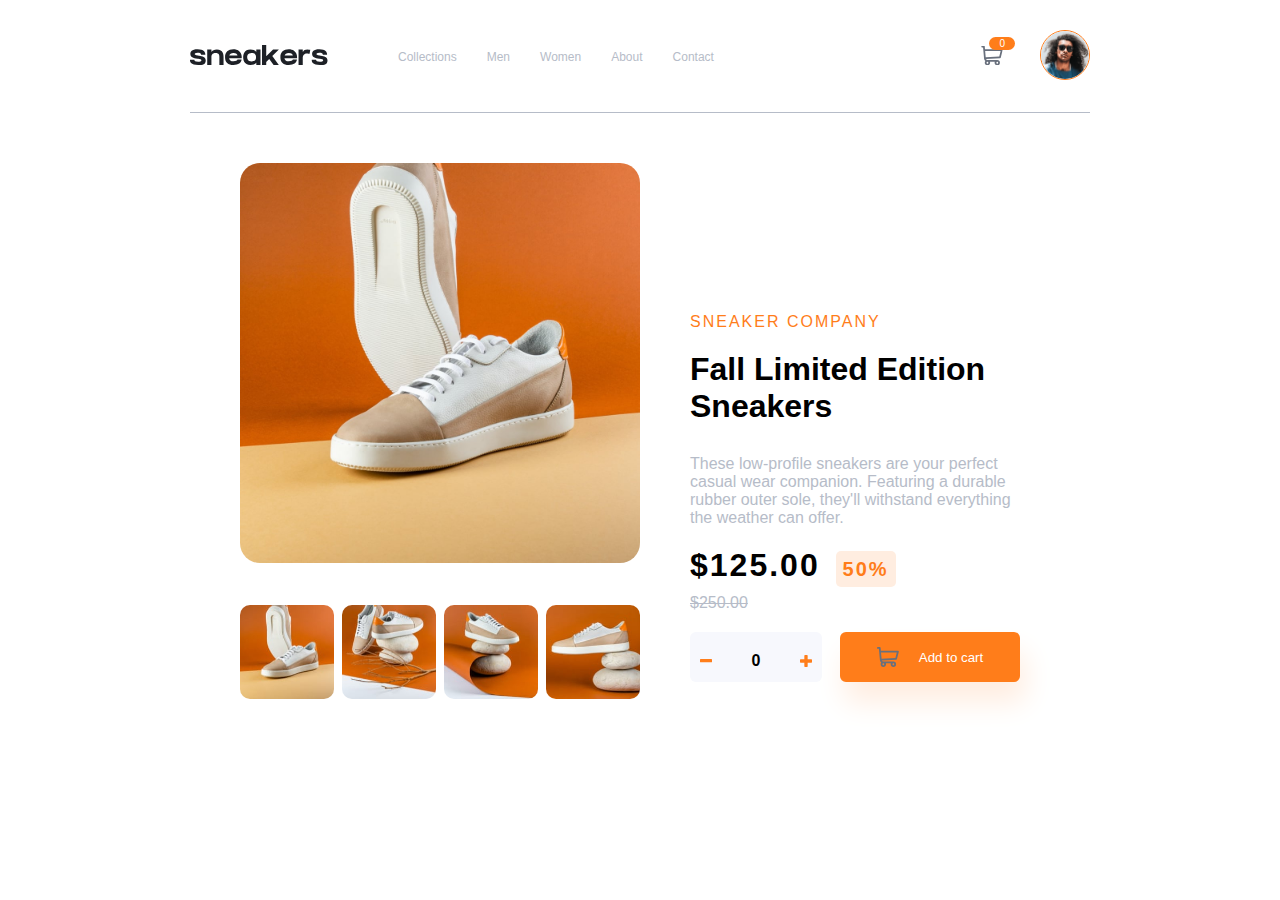
==== index.html @ 1cd2499b "new changes" ====
<!DOCTYPE html>
<html lang="en">
<head>
  <meta charset="UTF-8">
  <meta name="viewport" content="width=device-width, initial-scale=1.0"> <!-- displays site properly based on user's device -->

  <link rel="stylesheet" href="./css/main.css">
  <link rel="stylesheet" href="./css/lightbox.min.css">
  
  <title>E-commerce product page</title>

</head>
<body>
  <header>
    <div class="container">
      <div class="logo"><a href="index.html"><img src="./images/logo.svg" alt="image of the company logo"/></a></div>
      <div class="nav">
        <ul class="list_selection">
          <li><a class="active anchor" href="collections.html">Collections</a></li>
          <li><a class="anchor" href="men.html">Men</a></li>
          <li><a class="anchor" href="women.html">Women</a></li>
          <li><a class="anchor" href="about.html">About</a></li>
          <li><a class="anchor" href="">Contact</a></li>
        </ul>

        <!-- right side nav -->
        <div class="right_nav">
          <div class="cartt">
            <img src="./images/icon-cart.svg" id="cart_click" class="cart_img" onclick="clickable()" alt="image of a shopping cart"/>
            <span id="add_cart_counter">0</span>
              <!-- drop down menu for cart starts here -->
              <div id="cart_dropping" class="drop_down_cart">  <!--a div to encapsulate and use the flexbox attributes-->
                <div class="header_div">       <!--a header div to hold just the writeup for cart-->
                  Cart
                </div>
                <div class="body_div">
                    <img src="./images/image-product-1-thumbnail.jpg" id="thumbnail_drop_down" alt="image of sneakers">
                    <div>
                      <p class="drop_down_writeUp">Fall Limited Edition Sneakers</p>
                      <p class="drop_down_writeUp">$125.00 x <span id="numberOfItems">3</span><b>$375.00</b></p>
                    </div>
                    <img src="./images/icon-delete.svg"  id="trash" alt="image of a trash can">
                </div>
                  <button id="checkout">Checkout</button>
              </div>
          </div>
          <div class="img_div">
            <img src="./images/image-avatar.png" alt="image of user" id="avatar_img" onclick="avatar_click()">

            <!-- AVATAR DROP DOWN STARTS HERE -->
            <div class="avatar_drop_down">
              <div class="user_name">
                <p>Hi! <span id="your_name">HENRY</span></p>
              </div>
              <ul class="listing">
                <li id="accountOpen" onclick="myAccount()"><span><img src="./images/icons8-user-48.png" class="user_img" alt="icon of a user"></span>My Account</li>
                <li><span><img src="./images/icons8-successful-delivery-100.png" class="user_img" alt=""></span>Orders</li>
                <li><span><img src="./images/icons8-love-24.png" alt=""></span>Saved Items</li>
              </ul>
              <div class="logout">
                <a href="#"><p>LOGOUT</p></a>
              </div>
            </div>
          </div>
        </div>
      </div>
    </div>
  </header>

  <!-- hero section begins -->

  <main>
    <div class="hero_section">
      <div class="left_hero">
        <img src="./images/image-product-1.jpg" class="sneake_img" alt="image of a sneaker"/>
        <div class="small_images">
          <a href="./images/image-product-1.jpg" data-lightbox="mygallery"><img src="./images/image-product-1-thumbnail.jpg"></a>
          <a href="./images/image-product-2.jpg" data-lightbox="mygallery"><img src="./images/image-product-2-thumbnail.jpg"></a>
          <a href="./images/image-product-3.jpg" data-lightbox="mygallery"><img src="./images/image-product-3-thumbnail.jpg"></a>
          <a href="./images/image-product-4.jpg" data-lightbox="mygallery"><img src="./images/image-product-4-thumbnail.jpg"></a>
        </div>
      </div>
  
      <div class="right_hero">
        <span id="sneak">SNEAKER COMPANY</span>
        <h1>Fall Limited Edition Sneakers</h1>
        <p>These low-profile sneakers are your perfect casual wear companion. Featuring a durable rubber outer sole, they'll withstand everything the weather can offer.</p>
        <div class="cost">
          <h2>$125.00 <span>50%</span></h2> 
          <p id="strike">$250.00</p>
        </div>
  
        <div class="add_cart">
          <div class="increment-decrement">
            <div class="flexbox_div">
              <img src="./images/icon-minus.svg" id="sub" alt="subtraction sign" onclick="decrement()">
              <h4 id="count_el">0</h4>
              <img src="./images/icon-plus.svg" id="add" alt="addition sign" onclick="increment()">
            </div>
          </div>
          <button class="cart_btn" id="btn-cart" onclick="addCart()">
            <img src="./images/icon-cart.svg"  id="cart" alt="cart avatar">
            Add to cart
          </button>
        </div>
  
      </div>
    </div>

    <!-- THIS ENTIRE STRUCTURE HANDLES THE USER ACCOUNT INFORMATION -->
    <div class="acct_overview">
      <div class="acct_name">
        <h4 id="overview">Account Overview</h4>
        <img src="./images/icon-close.svg" alt="">
      </div>
      <div class="acct_body">
        <div class="acct_left">
          <div class="acct_left_top">
            <h4 id="acct_details">ACCOUNT DETAILS</h4>
            <p id="email_name">
              Henry Edet<br> 
              penieledet@icloud.com
            </p>
          </div>
          <div class="acct_left_bottom">
            <h4 id="credit_section">SNEAKERS STORE CREDIT</h4>
            <div class="credit_Card_info">
              <img src="./images/icons8-user-48.png"  id="credit_img" alt="">
            </div>
          </div>
        </div>
        <div class="acct_right">
          <div class="acct_right_top">
            <div class="address_header">
              <h4 id="address_book">ADDRESS BOOK</h4>
              <img src="./images/icons8-love-24 (1).png" id="edit_img" alt="">
            </div>
            <div class="address_body_top">
              <address>
                <h3>Your default shipping address:</h3>
                <p>Henry Edet</p>
                <p>near east university, boulevard</p>
                <p>Nigeria Cyprus</p>
                <p>+2348165540630</p>
              </address>
            </div>
          </div>
          <div class="address_body_bottom">
            <div class="addressBottom_header">
              <h4 id="newsletter">NEWSLETTER PREFERENCES</h4>
            </div>
            <div class="addressBottom_body">
              <p id="warning">
                You are currently not subscribed to any of our newsletters.<br>
                <a href="#" id="edit_news"><p>EDIT NEWSLETTER PREFERENCES</p></a>
              </p>
            </div>
          </div>
        </div>
      </div>
    </div>
    <!-- THE STRUCTURE ENDS HERE -->
  </main>
  
  <script src="./js/main.js"></script>
  <script src="./js/lightbox-plus-jquery.min.js"></script>
</body>
</html>
---- css/main.css ----
@import url(https://fonts.googleapis.com/css?family=Kumbh+Sans:100,200,300,regular,500,600,700,800,900);
@import url(https://fonts.googleapis.com/css?family=Tillana:regular,500,600,700,800);
:root{
    --very-dark-blue: hsl(220, 13%, 13%);
    --dark-grayish-blue: hsl(219, 9%, 45%);
    --grayish-blue: hsl(220, 14%, 75%);
    --light-grayish-blue: hsl(223, 64%, 98%);
    --white: hsl(0, 0%, 100%);
    --black: hsl(0, 0%, 0%);

    --Orange: hsl(26, 100%, 55%);
    --pale-orange: hsl(25, 100%, 94%);
}

@media (prefers-reduced-motion: reduce){
    *,
    *::before,
    *::after{
        animation-duration: 0.01ms !important;
        animation-iteration-count: 1 !important;
        transition-duration: 0.01ms !important;
        scroll-behavior: auto !important;
    }
}

*,
*::before,
*::after{
    margin: 0;
    padding: 0;
    box-sizing: border-box;
    text-decoration: none;
    list-style: none;
    outline: none;
}


html{
    font-size: 62.5%;
    font-family: "kumbh", sans-serif;
}

body{
    /* border: 1px solid pink; */
    position: relative;
    background-size: cover;
    background-repeat: no-repeat;
    overflow-x: hidden;
    min-height: 100vh;
    padding: 0rem 19rem 0rem 19rem;
}

.container{
    border-bottom: 1px solid var(--grayish-blue);
    /* border: 1px solid pink; */
    display: flex;
    gap: 7rem;
}

/* this class controls both the list and avatar so i can manipulate the flexbox attributes */
.nav{
    /* border: 1px solid pink; */
    padding-top: 3rem;
    padding-bottom: 3rem;
    flex-grow: 1;
    display: flex;
    gap: 20rem;
    justify-content: space-between;
}

.logo{
    /* border: 2px solid salmon; */
    align-self: center;
}

/* avatar class control the two icons on the far right end of the page */
.right_nav{
    /* border: 1px solid salmon; */
    display: flex;
    width: 100%;
    gap: 4.2rem;
    justify-content: end;
    align-items: center;
}

/* this was added to control the cart avatar */
.cart_img{
    /* border: 1px solid green; */
    transform: scale(1.8);
    position: relative;
    cursor: pointer;
    width: 1.2rem;
}

#avatar_img{
    border-radius: 50%;
    border: 1px solid var(--Orange);
    width: 50px;
    cursor: pointer;
}

#add_cart_counter{
    right: 26.5rem;
    padding: 1px 10px;
    border-radius: 15px;
    background-color: var(--Orange);
    color: var(--white);
    font-size: 1rem;
    position: absolute;
    top: 37px;
}

.list_selection{
    /* border: 1px solid gold; */
    cursor: pointer;
    display: flex;
    font-size: 16px;
    gap: 3rem;
    justify-content: flex-start;
    align-items: center;
}

.list_selection li a{ 
    color: var(--grayish-blue);
    font-size: 1.2rem;
}

.list_selection li a:hover{ 
    color: var(--black);
}

.anchor {
    /* border: 1px solid purple; */
    position: relative;
    text-decoration: none;
    
}

.anchor::before {
    content: "";
    position: absolute;
    width: 100%;
    height: 4px;
    /* border-radius: 4px; */
    background-color: var(--Orange);
    top: 5.9rem;
    bottom: 0;
    left: 0;
    transform-origin: right;
    transform: scaleX(0);
    transition: transform .3s ease-in-out;
}

.anchor:hover::before {
    /* display: flex; */
    transform-origin: left;
    transform: scaleX(1);
}

/* hero section starting */

main{
    padding: 5rem;
}

.hero_section{
    /* border: 2px solid red; */
    display: flex;
}

.left_hero{
    /* border: 1px solid green; */
    width: 50%;
}

.right_hero{
    display: flex !important;
    flex-direction: column;
    gap: 2rem;
    /* border: 1px solid purple; */
    width: 50%;
    padding: 15rem 2rem 0 5rem;
    font-size: 16px;
}

.sneake_img{
    width: 100%;
    border-radius: 2rem;
}

span{
    color: var(--Orange);
}

#sneak{
    letter-spacing: .2rem;
}

p{
    color: var(--grayish-blue);
}

h1{
    padding-bottom: 1rem;
}

h2 span{
    margin-left: .5rem;
    background-color: var(--pale-orange);
    border-radius: 5px;
    padding: 7px;
    font-size: 2rem;
}

h2{
    font-size: 3.2rem;
    letter-spacing: .2rem;
}

.cost{
    display: flex;
    flex-direction: column;
    gap: 1rem;
    position: relative;
}

#strike{
    text-decoration: line-through;
}

.add_cart{
    display: flex;
    /* border: 1px solid red; */
    justify-content: space-between;
    height: 5rem;
}

.increment-decrement{
    background-color: var(--light-grayish-blue);
    padding: 2rem 1rem 2rem 1rem;
    width: 40%;
    border-radius: 6px;
}

.flexbox_div{
    display: flex;
    align-items: center;
    justify-content: space-between;
}

.cart_btn{
    cursor: pointer;
    display: flex;
    gap: 2rem;
    align-items: center;
    justify-content: center;
    width: 180px;
    background-color: var(--Orange);
    border-radius: 6px;
    color: var(--white);
    border: var(--Orange);
    box-shadow: var(--pale-orange)5px 20px 29px 0px;
}

.cart{
    color: var(--white);
}
.small_images{
    display: flex;
    justify-content: space-between;
    margin-top: 4rem;
}
.small_images img{
    cursor: pointer;
    width: 9.4rem;
    border-radius: 10px;
    transition: 1s;
}

.small_images img:hover{
    filter: grayscale(100%);
    transform: scale(1.1);
}

#sub{
    cursor: pointer;
}

#add{
    cursor: pointer;
}

/* starting from here is the dropdown for cart */
.drop_down_cart{
    font-size: 15px;
    position: absolute;
    border-radius: 15px;
    width: 38rem;
    height: 29rem;
    display: none;
    flex-direction: column;
    right: 10rem;
    top: 9rem;
    z-index: index 1;
    background-color: var(--white);
    box-shadow: var(--grayish-blue)5px 20px 29px -10px;
    opacity: 1;
    /* padding-bottom: 2rem; */
}

.header_div{
    font-weight: bold;
    letter-spacing: 1px;
    padding-top: 3.5rem;
    padding-left: 2rem;
    padding-bottom: 3.5rem;
    border-bottom: 1px solid var(--grayish-blue);
}

.body_div{
    display: flex;
    padding: 2rem 2rem;
    /* border: 1px solid red; */
}

#trash{
    width: 1.3rem;
    height: 1.5rem;
    margin-top: 25px;
    margin-left: 15px;
    cursor: pointer;
}

b{
    color: var(--black);
    padding-left: 10px;
}

#numberOfItems{
    color: var(--dark-grayish-blue);
}

.drop_down_writeUp{
    letter-spacing: .4px;
    line-height: 3rem;
    padding-left: 3rem;
}

#thumbnail_drop_down{
    width: 7rem;
    height: 7rem;
    border-radius: 7px;
}

#checkout{
    cursor: pointer;
    background-color: var(--Orange);
    font-size: 12px;
    color: var(--white);
    border: none;
    padding-top: 20px;
    padding-bottom: 20px;
    font-weight: bold;
    width: 90%;
    align-self: center;
    margin-bottom: 5px;
    border-radius: 9px;
}


/* drop down menu for the avatar, to control the logout and acct of user */
.avatar_drop_down{
    display: none;
    flex-direction: column;
    font-size: 15px;
    position: absolute;
    border-radius: 15px;
    width: 21rem;
    height: 28rem;
    right: 10rem;
    top: 9rem;
    z-index: index 1;
    background-color: var(--white);
    box-shadow: var(--grayish-blue)5px 20px 29px -10px;
    opacity: 1;
    align-items: center;
    justify-content: center;
    gap: 1rem;
}

.user_img{
    width: 25px;
    cursor: pointer;
}

.user_name{
    padding: 1rem 1rem;
}

.listing{
    display: flex;
    flex-direction: column;
    gap: 3rem;
    cursor: pointer;
}

.listing li{
    display: flex;
    gap: 1rem;
    align-items: center;
}

.logout{
    width: 100%;
    display: flex;
    justify-content: center;
    padding: 2rem 1rem;
    cursor: pointer;
}

#your_name{
    font-family: "Tillana", cursive;
    font-weight: 600;
}

/* THIS ENTIRE STRUCTURE HANDLES THE USER ACCOUNT INFORMATION */
.acct_overview{
    display: none;
    border: 1px solid var(--Orange);
    position: absolute;
    top: 11.3rem;
    border-radius: 10px;
    padding: 2rem 4rem;
    background-color: var(--pale-orange);
    width: 70.2%;
    height: 75%;
    z-index: 1;
}

#overview{
    padding: 1rem;
    font-size: medium;
    border-bottom: 1px solid var(--Orange);
}

.acct_body{
    /* border: 1px solid red; */
    display: flex;
    font-size: 16px;
    justify-content: space-between;
    padding: 3rem;
}

.acct_left{
    /* border: 1px solid var(--dark-grayish-blue); */
    display: flex;
    flex-direction: column;
    gap: 3rem;
    padding: .1rem 2rem;
    border-radius: 10px;
}

#acct_details{
    border-bottom: 1px solid var(--Orange);
    padding: 1rem 1rem;
}

#email_name{
    padding: 1rem 1rem;
    line-height: 2rem;
    letter-spacing: 1px;
}

.acct_left_top{
    border: 1px solid var(--dark-grayish-blue);
    border-radius: 7px;
    padding: 1rem 1rem;
    height: 22rem;
    width: 40rem;
}

.acct_left_bottom{
    border: 1px solid var(--dark-grayish-blue);
    border-radius: 7px;
    padding: 1rem 1rem;
    height: 22rem;
    width: 40rem;
}

#credit_section{
    border-bottom: 1px solid var(--Orange);
    padding: 1rem 1rem;
}

#credit_img{
    width: 35px;
    margin-left: 16.9rem;
}

.credit_Card_info{
    background-color: var(--light-grayish-blue);
    margin-top: 6rem;
}

.acct_right{
    display: flex;
    flex-direction: column;
    gap: 3rem;
    width: 48%;
    padding: .1rem 2rem;
    border-radius: 10px;
}

#edit_img{
    cursor: pointer;
}

.acct_right_top{
    border: 1px solid var(--dark-grayish-blue);
    border-radius: 7px;
    padding: 1rem 1rem;
    height: 22rem;
    width: 40rem;
}

.address_body_bottom{
    border: 1px solid var(--dark-grayish-blue);
    border-radius: 7px;
    padding: 1rem 1rem;
    height: 22rem;
    width: 40rem;
}

.address_header{
    border-bottom: 1px solid var(--Orange);
    padding: 1rem 1rem;
    display: flex;
    justify-content: space-between;
}

.address_body_top{
    padding: 1rem 1rem;
    letter-spacing: .6px;
    line-height: 3rem;
}

#newsletter{
    border-bottom: 1px solid var(--Orange);
    padding: 1rem 1rem;
}

#warning{
    padding: 1rem 1rem;
    line-height: 3rem;
    letter-spacing: 1px;
}

#edit_news{
    padding: 1rem 1rem;
    letter-spacing: 1px;
}
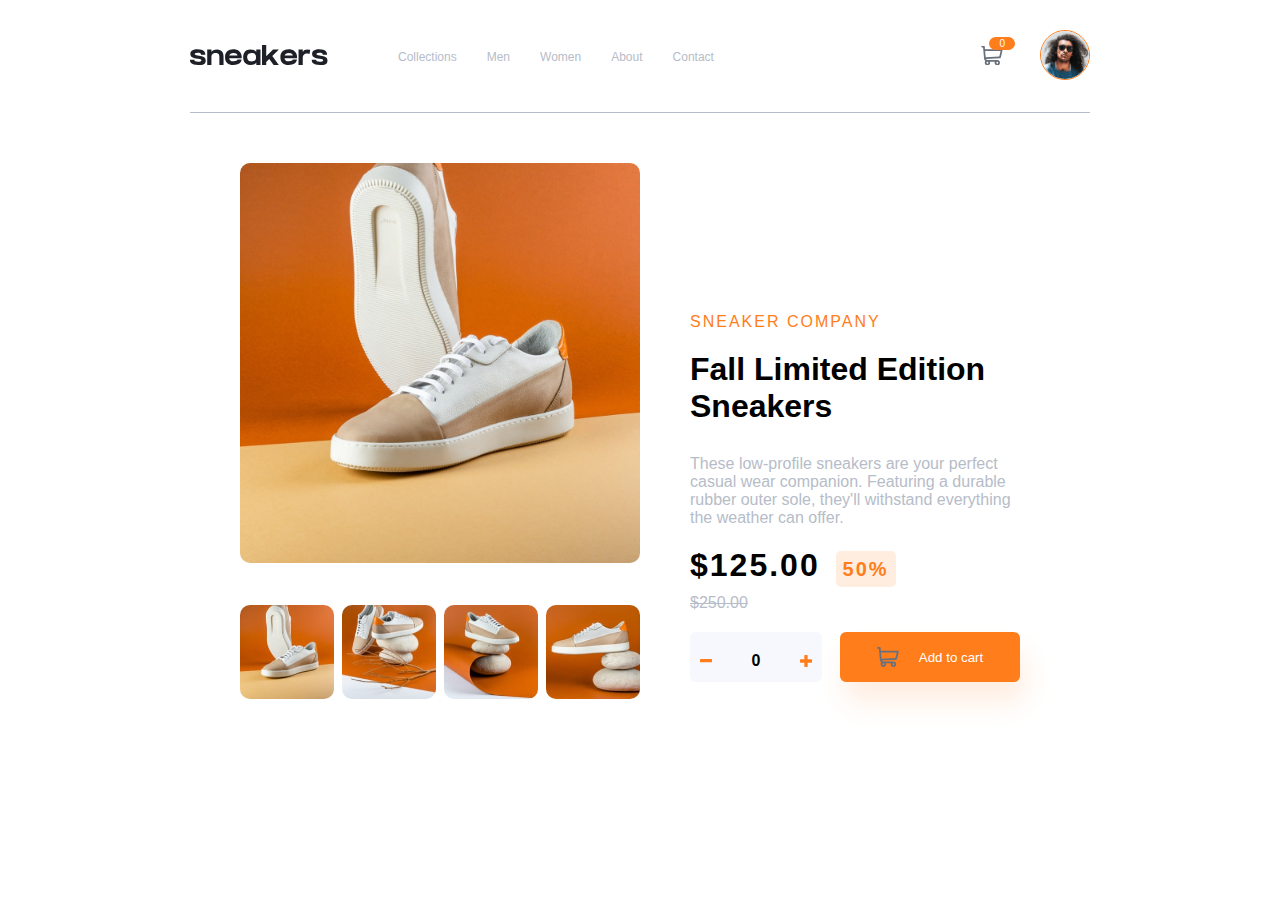
==== commit 63c90c6e: "new changes made to the large image at the hero section" ====
--- a/index.html
+++ b/index.html
@@ -72,7 +72,7 @@
   <main>
     <div class="hero_section">
       <div class="left_hero">
-        <img src="./images/image-product-1.jpg" class="sneake_img" alt="image of a sneaker"/>
+          <img src="./images/image-product-1.jpg" id="my-image" class="sneake_img" alt="image of a sneaker" loading="lazy"/>
         <div class="small_images">
           <a href="./images/image-product-1.jpg" data-lightbox="mygallery"><img src="./images/image-product-1-thumbnail.jpg"></a>
           <a href="./images/image-product-2.jpg" data-lightbox="mygallery"><img src="./images/image-product-2-thumbnail.jpg"></a>
@@ -108,10 +108,10 @@
     </div>
 
     <!-- THIS ENTIRE STRUCTURE HANDLES THE USER ACCOUNT INFORMATION -->
-    <div class="acct_overview">
+    <div class="acctOverview">
       <div class="acct_name">
         <h4 id="overview">Account Overview</h4>
-        <img src="./images/icon-close.svg" alt="">
+        <img src="./images/icon-close.svg" alt="" id="closeButton" class="closeUp">
       </div>
       <div class="acct_body">
         <div class="acct_left">
--- a/css/main.css
+++ b/css/main.css
@@ -161,11 +161,13 @@
 
 main{
     padding: 5rem;
+    /* border: 1px solid var(--Orange); */
 }
 
 .hero_section{
     /* border: 2px solid red; */
     display: flex;
+    /* margin: 0px -30px 0px -30px; */
 }
 
 .left_hero{
@@ -174,7 +176,7 @@
 }
 
 .right_hero{
-    display: flex !important;
+    display: flex;
     flex-direction: column;
     gap: 2rem;
     /* border: 1px solid purple; */
@@ -184,9 +186,18 @@
 }
 
 .sneake_img{
+    /* transition: transform .10s; */
     width: 100%;
-    border-radius: 2rem;
-}
+    border-radius: 10px;
+}
+
+/* .sneake_img:hover{
+    transform:scale(1);
+    z-index: 1;
+    position: absolute;
+    max-width: fit-content;
+    overflow: hidden;
+} */
 
 span{
     color: var(--Orange);
@@ -240,6 +251,9 @@
     padding: 2rem 1rem 2rem 1rem;
     width: 40%;
     border-radius: 6px;
+}
+.flex{
+    display: flex !important;
 }
 
 .flexbox_div{
@@ -424,9 +438,9 @@
 }
 
 /* THIS ENTIRE STRUCTURE HANDLES THE USER ACCOUNT INFORMATION */
-.acct_overview{
+.acctOverview{
     display: none;
-    border: 1px solid var(--Orange);
+    /* border: 1px solid var(--Orange); */
     position: absolute;
     top: 11.3rem;
     border-radius: 10px;
@@ -440,7 +454,6 @@
 #overview{
     padding: 1rem;
     font-size: medium;
-    border-bottom: 1px solid var(--Orange);
 }
 
 .acct_body{
@@ -558,4 +571,32 @@
 #edit_news{
     padding: 1rem 1rem;
     letter-spacing: 1px;
+}
+
+.acct_name{
+    border-bottom: 1px solid var(--Orange);
+    display: flex;
+    justify-content: space-between;
+    justify-items: center;
+}
+
+#closeButton{
+    width: 33px;
+    cursor: pointer;
+    transform: scale(.7);
+}
+
+/* ANOTHER STRUCTURE TO HANDLE THE BIG PICTURE POP UP THAT ENABLES USER TO SEE A CLEARER PICTURE OF THE PRODUCT */
+#my-image{
+    transition: 0.2s ease-in-out;
+    cursor: pointer;
+    z-index: 1;
+}
+
+#my-image.scale {
+    transform: scale(1.5);
+    cursor: pointer;
+    z-index: 2;
+    max-width: 100vw;
+    margin: 10rem 25rem;
 }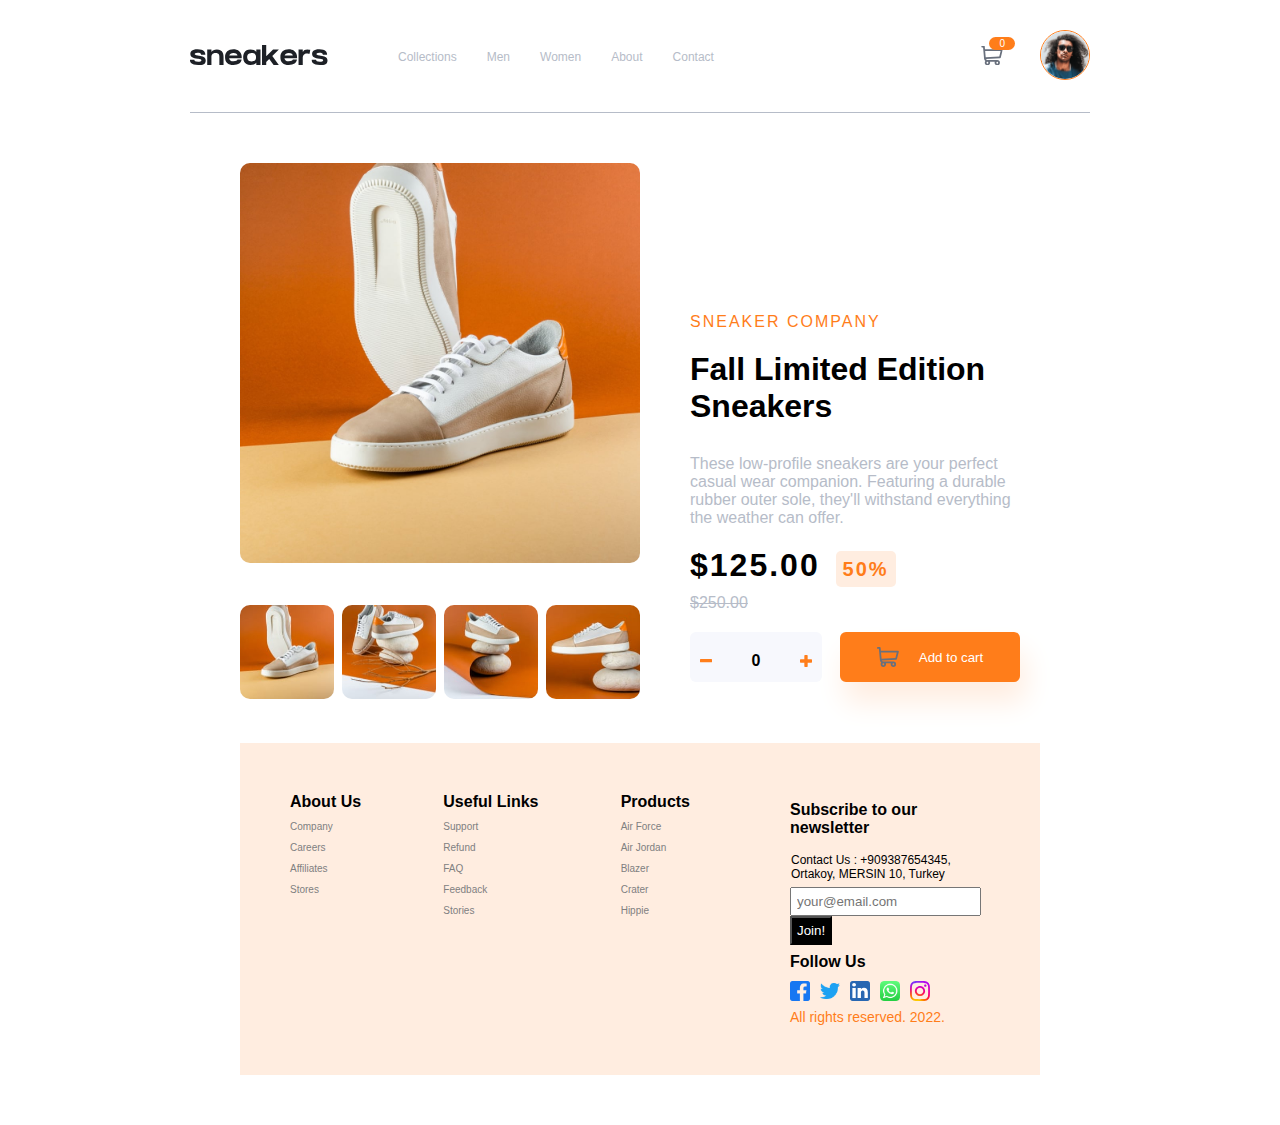
==== commit 5af3d02c: "new changes made including the login page" ====
--- a/index.html
+++ b/index.html
@@ -16,11 +16,11 @@
       <div class="logo"><a href="index.html"><img src="./images/logo.svg" alt="image of the company logo"/></a></div>
       <div class="nav">
         <ul class="list_selection">
-          <li><a class="active anchor" href="collections.html">Collections</a></li>
-          <li><a class="anchor" href="men.html">Men</a></li>
-          <li><a class="anchor" href="women.html">Women</a></li>
-          <li><a class="anchor" href="about.html">About</a></li>
-          <li><a class="anchor" href="">Contact</a></li>
+          <li><a class="active anchor" href="pages/collections.html">Collections</a></li>
+          <li><a class="anchor" href="pages/men.html">Men</a></li>
+          <li><a class="anchor" href="pages/women.html">Women</a></li>
+          <li><a class="anchor" href="pages/about.html">About</a></li>
+          <li><a class="anchor" href="#footer">Contact</a></li>
         </ul>
 
         <!-- right side nav -->
@@ -58,7 +58,7 @@
                 <li><span><img src="./images/icons8-love-24.png" alt=""></span>Saved Items</li>
               </ul>
               <div class="logout">
-                <a href="#"><p>LOGOUT</p></a>
+                <button id="logoutButton">LogOut</button>
               </div>
             </div>
           </div>
@@ -72,7 +72,22 @@
   <main>
     <div class="hero_section">
       <div class="left_hero">
-          <img src="./images/image-product-1.jpg" id="my-image" class="sneake_img" alt="image of a sneaker" loading="lazy"/>
+        <div class="sliderContainer" id="imgContainer">
+          <div class="showSlide fade">
+            <img src="./images/image-product-1.jpg" id="my-image" class="sneake_img" alt="image of a sneaker" loading="lazy"/>
+          </div>
+          <div class="showSlide fade">
+            <img src="./images/image-product-2.jpg" alt="" id="my-image1">
+          </div>
+          <div class="showSlide fade">
+            <img src="./images/image-product-3.jpg" alt="" id="my-image2">
+          </div>
+          <div class="showSlide fade">
+            <img src="./images/image-product-4.jpg" alt="" id="my-image3">
+          </div>
+          <a class="left" onclick="nextSlide(-1)">&larr;</a>
+          <a class="right" onclick="nextSlide(1)">&rarr;</a>
+        </div>
         <div class="small_images">
           <a href="./images/image-product-1.jpg" data-lightbox="mygallery"><img src="./images/image-product-1-thumbnail.jpg"></a>
           <a href="./images/image-product-2.jpg" data-lightbox="mygallery"><img src="./images/image-product-2-thumbnail.jpg"></a>
@@ -106,6 +121,64 @@
   
       </div>
     </div>
+
+    <!-- footer -->
+    <footer id="footer">
+      <div class="footerLeft">
+          <div class="footerMenu">
+              <h1 class="fMenuTitle">About Us</h1>
+              <ul class="fList">
+                  <li class="fListItem">Company</li>
+                  <li class="fListItem">Careers</li>
+                  <li class="fListItem">Affiliates</li>
+                  <li class="fListItem">Stores</li>
+              </ul>
+          </div>
+          <div class="footerMenu">
+              <h1 class="fMenuTitle">Useful Links</h1>
+              <ul class="fList">
+                  <li class="fListItem">Support</li>
+                  <li class="fListItem">Refund</li>
+                  <li class="fListItem">FAQ</li>
+                  <li class="fListItem">Feedback</li>
+                  <li class="fListItem">Stories</li>
+              </ul>
+          </div>
+          <div class="footerMenu">
+              <h1 class="fMenuTitle">Products</h1>
+              <ul class="fList">
+                  <li class="fListItem">Air Force</li>
+                  <li class="fListItem">Air Jordan</li>
+                  <li class="fListItem">Blazer</li>
+                  <li class="fListItem">Crater</li>
+                  <li class="fListItem">Hippie</li>
+              </ul>
+          </div>
+      </div>
+      <div class="footerRight">
+          <div class="footerRightMenu">
+              <h1 class="fMenuTitle">Subscribe to our newsletter</h1>
+              <p id="mersin10">Contact Us : +909387654345, Ortakoy, MERSIN 10, Turkey</p>
+              <div class="fMail">
+                  <input type="text" placeholder="your@email.com" class="fInput">
+                  <button class="fButton">Join!</button>
+              </div>
+          </div>
+          <div class="footerRightMenu">
+              <h1 class="fMenuTitle">Follow Us</h1>
+              <div class="fIcons">
+                  <img src="../images/facebookIcon.png" alt="" class="fIcon">
+                  <img src="../images/twitter.png" alt="" class="fIcon">
+                  <img src="../images/linkedIn.svg" alt="" class="fIcon">
+                  <img src="../images/whatsapp.png" alt="" class="fIcon">
+                  <img src="../images/IG.svg" alt="" class="fIcon">
+              </div>
+          </div>
+          <div class="footerRightMenu">
+              <span class="copyright">All rights reserved. 2022.</span>
+          </div>
+      </div>
+  </footer>
 
     <!-- THIS ENTIRE STRUCTURE HANDLES THE USER ACCOUNT INFORMATION -->
     <div class="acctOverview">
--- a/css/main.css
+++ b/css/main.css
@@ -7,6 +7,9 @@
     --light-grayish-blue: hsl(223, 64%, 98%);
     --white: hsl(0, 0%, 100%);
     --black: hsl(0, 0%, 0%);
+    --blue: hsl(0, 120%, 240%);
+    --salmon-rose: hsl(7, 66%, 73%);
+    --dark-red: hsl(5, 18%, 13%);
 
     --Orange: hsl(26, 100%, 55%);
     --pale-orange: hsl(25, 100%, 94%);
@@ -185,19 +188,27 @@
     font-size: 16px;
 }
 
-.sneake_img{
-    /* transition: transform .10s; */
+#my-image, 
+#my-image1, 
+#my-image2, 
+#my-image3{
+    transition: 0.6s ease-in-out;
+    cursor: pointer;
     width: 100%;
     border-radius: 10px;
 }
 
-/* .sneake_img:hover{
-    transform:scale(1);
-    z-index: 1;
-    position: absolute;
-    max-width: fit-content;
-    overflow: hidden;
-} */
+#my-image.scale, 
+#my-image1.scale, 
+#my-image2.scale, 
+#my-image3.scale {
+    position: relative;
+    transform: scale(1.3);
+    cursor: pointer;
+    z-index: 9;
+    max-width: 100vw;
+    margin: 10rem 25rem;
+}
 
 span{
     color: var(--Orange);
@@ -233,10 +244,12 @@
     flex-direction: column;
     gap: 1rem;
     position: relative;
+    z-index: -2;
 }
 
 #strike{
     text-decoration: line-through;
+    z-index: -2;
 }
 
 .add_cart{
@@ -432,6 +445,21 @@
     cursor: pointer;
 }
 
+#logoutButton{
+    background-color: var(--Orange);
+    border-radius: 6px;
+    color: var(--white);
+    border: var(--Orange);
+    box-shadow: var(--pale-orange)5px 20px 29px 0px;
+    width: 120px;
+    padding: 6px 6px;
+    cursor: pointer;
+}
+
+/* #logoutButton :active{
+    transform: scale(50%, -50%);
+} */
+
 #your_name{
     font-family: "Tillana", cursive;
     font-weight: 600;
@@ -447,7 +475,7 @@
     padding: 2rem 4rem;
     background-color: var(--pale-orange);
     width: 70.2%;
-    height: 75%;
+    height: 100vh;
     z-index: 1;
 }
 
@@ -586,17 +614,972 @@
     transform: scale(.7);
 }
 
-/* ANOTHER STRUCTURE TO HANDLE THE BIG PICTURE POP UP THAT ENABLES USER TO SEE A CLEARER PICTURE OF THE PRODUCT */
-#my-image{
-    transition: 0.2s ease-in-out;
-    cursor: pointer;
-    z-index: 1;
-}
-
-#my-image.scale {
-    transform: scale(1.5);
-    cursor: pointer;
-    z-index: 2;
-    max-width: 100vw;
-    margin: 10rem 25rem;
-}+/* slide show for the big photo  */
+.showSlide{
+    display: none;
+}
+
+.showSlide img{
+    width: 100%;
+    border-radius: 10px;
+}
+
+.sliderContainer{
+    max-width: 1000px;
+    position: relative;
+    margin: auto;
+}
+
+.left, .right {
+    cursor: pointer;
+    position: absolute;
+    top: 50%;
+    width: auto;
+    padding: 16px;
+    margin-top: -22px;
+    color: white;
+    font-weight: bold;
+    font-size: 18px;
+    opacity: 0;
+    transition: opacity 0.6s ease-in-out;
+    border-radius: 0 3px 3px 0;
+}
+
+.right {
+    right: 0;
+    border-radius: 3px 0 0 3px;
+}
+
+.left:hover, .right:hover{
+    background-color: rgba(115, 115, 115, 0.8);
+    opacity: 1;
+}
+
+/* Fading animation */
+.fade {
+    -webkit-animation-name: fade;
+    -webkit-animation-duration: 1.5s;
+    animation-name: fade;
+    animation-duration: 1.5s;
+}
+
+@-webkit-keyframes fade {
+    from {
+        opacity: .4;
+    }
+    to {
+        opacity: 1;
+    }
+}
+
+@keyframes fade {
+    from {
+        opacity: .4;
+    }
+    to {
+        opacity: 1;
+    }
+}
+
+/* COLLECTION PAGE STARTS HERE----------------------------------------------------------------------*/
+.allSections{
+    display: flex;
+    flex-direction: column;
+    row-gap: 5rem;
+}
+
+.mainHero{
+    /* border: 1px solid var(--dark-grayish-blue); */
+    display: flex;
+    flex-direction: column;
+    gap: 7rem;
+}
+
+#jordans{
+    /* border: 1px solid var(--salmon-rose); */
+    padding: 23px 12px;
+    margin-top: 4rem;
+}
+
+.jordanSlides{
+    /* border: 1px solid var(--blue); */
+    display: flex;
+    height: 250px;
+}
+
+.backgroundDiv{
+    /* border: 1px solid var(--dark-red); */
+    background-color: var(--black);
+    opacity: .9;
+    flex-grow: .5;
+    width: 50%;
+    display: flex;
+    justify-content: center;
+    align-items: center;
+    border-radius: 2px;
+}
+
+#jordanimg{
+    width: 40vw;
+    max-height: 70vh;
+    flex-grow: .5;
+    border-radius: 2px;
+}
+
+#jordanName{
+    /* border: 1px solid var(--blue); */
+    display: flex;
+    flex-direction: column;
+    justify-content: center;
+    align-items: center;
+    height: 60px;
+    font-size: large;
+    font-weight: 400;
+    line-height: 3rem;
+    letter-spacing: 1px;
+}
+
+.airJordan{
+    /* border: 1px solid red; */
+    color: 1px solid var(--white);
+}
+
+#listOfJordans{
+    animation-name: bounceIn;
+    animation-duration: 2.5s;
+    animation-fill-mode: both;
+    color: var(--black);
+    display: flex;
+    justify-content: center;
+    align-items: center;
+    font-size: large;
+    font-weight: 400;
+
+}
+
+@keyframes bounceIn {
+    0% {
+        opacity: 0;
+        transform: scale(0.6) translateX(-100px);
+    }
+    70% {
+        transform: scale(1.3);
+    }
+    100% {
+        opacity: 1;
+        transform: scale(1) translateX(0);
+    }
+}
+
+.jordanSliderContainer{
+    /* border: 1px solid var(--dark-red); */
+    display: flex;
+}
+
+.Slider{
+    display: none;
+}
+
+.lefty,
+.righty {
+    cursor: pointer;
+    position: absolute;
+    top: 57%;
+    width: auto;
+    padding: 16px;
+    margin-top: .3px;
+    color: white;
+    font-weight: bold;
+    font-size: 18px;
+    opacity: 0;
+    transition: opacity 0.6s ease-in-out;
+    border-radius: 0 3px 3px 0;
+}
+
+.righty {
+    z-index: 3;
+    right: 24rem;
+    border-radius: 3px 0 0 3px;
+}
+
+.lefty:hover, 
+.righty:hover{
+    background-color: rgba(115, 115, 115, 0.8);
+    opacity: 1;
+}
+
+/* Fading animation */
+.fade {
+    -webkit-animation-name: fade;
+    -webkit-animation-duration: 1.5s;
+    animation-name: fade;
+    animation-duration: 1.5s;
+}
+
+@-webkit-keyframes fade {
+    from {
+        opacity: .4;
+    }
+    to {
+        opacity: 1;
+    }
+}
+
+@keyframes fade {
+    from {
+        opacity: .4;
+    }
+    to {
+        opacity: 1;
+    }
+}
+
+/* latest drop section */
+.latestDrop{
+    /* border: 1px solid var(--Orange); */
+}
+
+.latestDropIcon{
+    /* border: 1px solid var(--dark-red); */
+    padding: 15px 13px;
+}
+
+.latestThumb{
+    border-radius: 2px;
+}
+
+.thumbPhotos{
+    display: flex;
+    transform: scale(1);
+    /* border: 1px solid var(--salmon-rose); */
+    justify-content: space-around;
+    align-items: center;
+}
+
+#lateDrop{
+    animation-name: bounceIn;
+    animation-duration: 2.5s;
+    animation-fill-mode: both;
+    color: var(--black);
+    font-size: medium;
+    font-weight: bold;
+    margin: 1px 12px;
+}
+
+@keyframes bounceIn {
+    0% {
+        opacity: 0;
+        transform: scale(0.6) translateX(-100px);
+    }
+    70% {
+        transform: scale(1.3);
+    }
+    100% {
+        opacity: 1;
+        transform: scale(1) translateX(0);
+    }
+}
+
+/* all star image handling */
+#firImg{
+    border-radius: 10px;
+    margin: 22px;
+    transform: scale(1.3);
+}
+
+.firstImg{
+    box-shadow: rgba(0, 0, 0, 0.3) 0px 19px 38px, rgba(0, 0, 0, 0.22) 0px 15px 12px;
+    /* border: 1px solid brown; */
+    display: flex;
+    flex-direction: column;
+    justify-content: center;
+    align-items: center;
+    margin: 1px 19px;
+    border-radius: 10px;
+}
+
+/* handling all retro names and prices */
+.NamePrice{
+    color: var(--black);
+    padding: 23px 3px;
+    line-height: 17px;
+    letter-spacing: 1px;
+}
+
+/* Air jordan handling */
+.secImg{
+    box-shadow: rgba(0, 0, 0, 0.3) 0px 19px 38px, rgba(0, 0, 0, 0.22) 0px 15px 12px;
+    /* border: 1px solid brown; */
+    display: flex;
+    flex-direction: column;
+    justify-content: center;
+    align-items: center;
+    margin: 1px 19px;
+    border-radius: 10px;
+}
+
+#sekImg{
+    border-radius: 10px;
+    margin: 22px;
+    transform: scale(1.3);
+}
+
+/* adidas handling */
+.thirdImg{
+    box-shadow: rgba(0, 0, 0, 0.3) 0px 19px 38px, rgba(0, 0, 0, 0.22) 0px 15px 12px;
+    /* border: 1px solid brown; */
+    display: flex;
+    flex-direction: column;
+    justify-content: center;
+    align-items: center;
+    margin: 1px 19px;
+    border-radius: 10px;
+}
+
+#thdImg{
+    border-radius: 10px;
+    margin: 22px;
+    transform: scale(1.3);
+}
+
+/* retro Nike handling */
+.fourthImg{
+    box-shadow: rgba(0, 0, 0, 0.3) 0px 19px 38px, rgba(0, 0, 0, 0.22) 0px 15px 12px;
+    /* border: 1px solid brown; */
+    display: flex;
+    flex-direction: column;
+    justify-content: center;
+    align-items: center;
+    margin: 1px 19px;
+    border-radius: 10px;
+}
+
+#frthImg{
+    border-radius: 10px;
+    margin: 22px;
+    transform: scale(1.3);
+}
+
+/* NIKE SECTION */
+.nikeHead{
+    border: 1px solid var(--blue);
+}
+
+#listOfnikes{
+    animation-name: bounceIn;
+    animation-duration: 2.5s;
+    animation-fill-mode: both;
+    color: var(--black);
+    display: flex;
+    justify-content: center;
+    align-items: center;
+    font-size: large;
+    font-weight: 400;
+}
+
+@keyframes bounceIn {
+    0% {
+        opacity: 0;
+        transform: scale(0.6) translateX(-100px);
+    }
+    70% {
+        transform: scale(1.3);
+    }
+    100% {
+        opacity: 1;
+        transform: scale(1) translateX(0);
+    }
+}
+
+#nikes{
+    /* border: 1px solid var(--Orange); */
+    padding: 23px 12px;
+    margin-top: 4rem;
+}
+
+.nikeSliderContainer{
+    display: flex;
+}
+
+#nikeName{
+    display: flex;
+    flex-direction: column;
+    justify-content: center;
+    align-items: center;
+    height: 60px;
+    font-size: large;
+    font-weight: 400;
+    line-height: 3rem;
+    letter-spacing: 1px;
+}
+
+.NIKE{
+    color: 1px solid var(--white);
+}
+
+.nikeSlides{
+    /* border: 1px solid violet; */
+    display: flex;
+    height: 250px;
+}
+.Sliding{
+    display: none;
+}
+
+#Nikeimg{
+    width: 40vw;
+    max-height: 70vh;
+    /* flex-grow: .5; */
+    border-radius: 2px;
+}
+
+.Golefty,
+.Gorighty {
+    cursor: pointer;
+    position: absolute;
+    top: 85%;
+    width: auto;
+    padding: 16px;
+    margin-top: -22px;
+    color: white;
+    font-weight: bold;
+    font-size: 18px;
+    opacity: 0;
+    transition: opacity 0.6s ease-in-out;
+    border-radius: 0 3px 3px 0;
+}
+
+.Gorighty {
+    z-index: 3;
+    right: 24rem;
+    border-radius: 3px 0 0 3px;
+}
+
+.Golefty:hover, 
+.Gorighty:hover{
+    background-color: rgba(115, 115, 115, 0.8);
+    opacity: 1;
+}
+
+/* Fading animation */
+.fade {
+    -webkit-animation-name: fade;
+    -webkit-animation-duration: 1.5s;
+    animation-name: fade;
+    animation-duration: 1.5s;
+}
+
+@-webkit-keyframes fade {
+    from {
+        opacity: .4;
+    }
+    to {
+        opacity: 1;
+    }
+}
+
+@keyframes fade {
+    from {
+        opacity: .4;
+    }
+    to {
+        opacity: 1;
+    }
+}
+
+
+/* ------------------------------------------------------MENS PAGE STARTS HERE---------------------------------------------------------------- */
+.menmainHero{
+    /* border: 1px solid var(--salmon-rose); */
+    display: flex;
+}
+
+.sizeColor{
+    /* border: 1px solid grey; */
+    display: flex;
+    flex-direction: column;
+    gap: 4rem;
+}
+
+.selectSize{
+    display: flex;
+    flex-direction: column;
+    gap: 1.5rem;
+}
+
+.selectColor{
+    display: flex;
+    flex-direction: column;
+    gap: 1.2rem;
+}
+
+.dot {
+    cursor: pointer;
+    height: 25px;
+    width: 25px;
+    /* background-color: #bbb; */
+    border-radius: 50%;
+    display: inline-block;
+    margin-left: 6px;
+}
+
+#tickSize{
+    color: var(--black);
+    font-size: 12px;
+    font-weight: 700;
+    padding: 4px 4px;
+    letter-spacing: 1px;
+}
+
+#tickColor{
+    color: var(--black);
+    font-size: 12px;
+    font-weight: 700;
+    padding: 4px 4px;
+    letter-spacing: 1px;
+}
+
+#firstDot{
+    background-color: lightskyblue;
+}
+
+#firstDot:hover{
+    background-color: #cbced1;
+}
+
+#secDot{
+    background-color: maroon;
+}
+
+#secDot:hover{
+    background-color: #cbced1;
+}
+
+#thirdDot{
+    background-color: var(--salmon-rose);
+}
+
+#thirdDot:hover{
+    background-color: #cbced1;
+}
+
+.sizeNos{
+    width: 55px;
+    border: none;
+    cursor: pointer;
+    padding: 4px 4px;
+    box-shadow: inset 6px 6px 6px #cbced1, inset -6px -6px 6px white;
+}
+
+.sizeNos:hover{
+    color: var(--Orange);
+}
+
+.btnDiv{
+    display: grid;
+    grid-template-columns: auto auto auto auto;
+    row-gap: 1rem;
+    column-gap: 1rem;
+}
+
+
+.retroNike{
+    /* border: 1px solid sandybrown; */
+    display: flex;
+    flex-direction: column;
+    max-width: 260px;
+    /* height: 179px; */
+    gap: 2rem;
+}
+
+#AthleticNike{
+    color: var(--black);
+    font-size: 30px;
+    font-weight: 700;
+    letter-spacing: 1px;
+}
+
+.athleticTalk{
+    /* border: 1px solid green; */
+    letter-spacing: 1px;
+    line-height: 24px;
+    font-weight: 700;
+}
+
+#shopNow{
+    padding: 7px 0px;
+    width: 192px;
+    border-radius: 10px;
+    border: none;
+    box-shadow: rgba(0, 0, 0, 0.4) 0px 2px 4px, rgba(0, 0, 0, 0.3) 0px 7px 13px -3px, rgba(0, 0, 0, 0.2) 0px -3px 0px inset;
+    cursor: pointer;
+    background-color: var(--Orange);
+}
+
+#shopNow:hover{
+    color: var(--white);
+}
+
+/* image Div starts here */
+.retNike1{
+    /* border: 1px solid green; */
+    animation: rotation 15s infinite linear;
+}
+
+@keyframes rotation {
+    from {
+        transform: rotate(0deg);
+    }
+    to {
+        transform: rotateY(360deg);
+    }
+}
+
+.footerDiv{
+    /* border: 1px solid var(--black); */
+    display: flex;
+    justify-content: center;
+    align-items: center;
+    gap: .1px;
+}
+
+.social{
+    /* border: 1px solid blueviolet; */
+    max-width: 70px;
+    cursor: pointer;
+}
+
+/* -----------------------------------------------WOMENS PAGE STARTS HERE---------------------------------------------------- */
+.womenMainHero{
+    /* border: 1px solid var(--salmon-rose); */
+    display: flex;
+}
+
+.womensizeColor{
+    /* border: 1px solid grey; */
+    display: flex;
+    flex-direction: column;
+    gap: 4rem;
+}
+
+.womenselectSize{
+    display: flex;
+    flex-direction: column;
+    gap: 1.5rem;
+}
+
+.womenselectColor{
+    display: flex;
+    flex-direction: column;
+    gap: 1.2rem;
+}
+
+.womendot {
+    cursor: pointer;
+    height: 25px;
+    width: 25px;
+    /* background-color: #bbb; */
+    border-radius: 50%;
+    display: inline-block;
+    margin-left: 6px;
+}
+
+#womentickSize{
+    color: var(--black);
+    font-size: 12px;
+    font-weight: 700;
+    padding: 4px 4px;
+    letter-spacing: 1px;
+}
+
+#womentickColor{
+    color: var(--black);
+    font-size: 12px;
+    font-weight: 700;
+    padding: 4px 4px;
+    letter-spacing: 1px;
+}
+
+#womenfirstDot{
+    background-color: lightgray;
+}
+
+#womenfirstDot:hover{
+    background-color: #cbced1;
+}
+
+#womensecDot{
+    background-color: var(--salmon-rose);
+}
+
+#womensecDot:hover{
+    background-color: #cbced1;
+}
+
+#womenthirdDot{
+    background-color: aliceblue;
+    border: 1px solid var(--dark-grayish-blue);
+}
+
+#womenthirdDot:hover{
+    background-color: #cbced1;
+}
+
+.womensizeNos{
+    width: 55px;
+    border: none;
+    cursor: pointer;
+    padding: 4px 4px;
+    box-shadow: inset 6px 6px 6px #cbced1, inset -6px -6px 6px white;
+}
+
+.womensizeNos:hover{
+    color: var(--Orange);
+}
+
+.womenbtnDiv{
+    display: grid;
+    grid-template-columns: auto auto auto auto;
+    row-gap: 1rem;
+    column-gap: 1rem;
+}
+
+
+.womenretroNike{
+    /* border: 1px solid sandybrown; */
+    display: flex;
+    flex-direction: column;
+    max-width: 260px;
+    /* height: 179px; */
+    gap: 2rem;
+}
+
+#womenAthleticNike{
+    color: var(--black);
+    font-size: 30px;
+    font-weight: 700;
+    letter-spacing: 1px;
+}
+
+.womenAthleticTalk{
+    /* border: 1px solid green; */
+    letter-spacing: 1px;
+    line-height: 24px;
+    font-weight: 700;
+}
+
+#womenshopNow{
+    padding: 7px 0px;
+    width: 192px;
+    border-radius: 10px;
+    border: none;
+    box-shadow: rgba(0, 0, 0, 0.4) 0px 2px 4px, rgba(0, 0, 0, 0.3) 0px 7px 13px -3px, rgba(0, 0, 0, 0.2) 0px -3px 0px inset;
+    cursor: pointer;
+    background-color: var(--Orange);
+}
+
+#womenshopNow:hover{
+    color: var(--white);
+}
+
+/* image Div starts here */
+.womenretNike1{
+    /* border: 1px solid green; */
+    animation: rotation 15s infinite linear;
+}
+
+@keyframes rotation {
+    from {
+        transform: rotate(0deg);
+    }
+    to {
+        transform: rotateY(360deg);
+    }
+}
+
+.down{
+    /* border: 1px solid green; */
+    text-align: center;
+    /* background-color: grey; */
+
+}
+
+/*--------------------ABOUT US PAGE--------------------------- */
+section{
+    /* border: 1px solid red; */
+}
+
+.topAbout{
+    /* border: 1px solid yellow; */
+    display: flex;
+    justify-content: space-between;
+    background-image: linear-gradient(120deg, rgb(247, 99, 83), #fff);
+}
+
+article{
+    display: flex;
+    text-align: center;
+    justify-content: center;
+    align-items: center;
+    font-size: 10px;
+    font-weight: 800;
+    line-height: 18px;
+    letter-spacing: 1px;
+}
+
+.topImg{
+    /* border: 1px solid var(--very-dark-blue); */
+}
+
+.topImg img{
+    width: 100%;
+}
+
+.midAbout{
+    /* border: 1px solid green; */
+    display: flex;
+}
+
+.aboutWrite{
+    /* border: 1px solid var(--Orange); */
+    background-color: rgb(205, 134, 205);
+    width: 50%;
+    height: 40vh;
+    padding: 1rem 4rem;
+}
+
+.aboutWrite h2{
+    /* border: 4px solid green; */
+    font-size: 24px;
+    text-transform: capitalize;
+    text-align: center;
+    margin-top: 12rem;
+    transform: rotateZ(270deg);
+}
+
+.subMid{
+    width: auto;
+    height: auto;
+    display: inherit;
+    justify-content: center;
+}
+
+.endAbout{
+    /* border: 1px solid blue; */
+    background-color: var(--Orange);
+    width: 50%;
+    height: 40vh;
+}
+
+.bottomAbout{
+    /* border: 2px solid green; */
+    display: flex;
+}
+
+.bottomiMG{
+    /* border: 4px solid var(--dark-grayish-blue); */
+}
+
+.bottomLast{
+    background-color: var(--dark-grayish-blue);
+    /* border: 4px solid pink; */
+    display: flex;
+    text-align: center;
+    padding: 1rem 4rem;
+}
+
+
+
+
+
+
+/* --- foot-----*/
+footer {
+    display: flex;
+    background-color: var(--pale-orange);
+    margin-top: 42px;
+}
+.footerLeft {
+    flex: 2;
+    display: flex;
+    justify-content: space-between;
+    padding: 50px;
+}
+.fMenuTitle {
+    font-size: 16px;
+}
+.fList {
+    padding: 0;
+    list-style: none;
+}
+.fListItem {
+    margin-bottom: 10px;
+    color: gray;
+    cursor: pointer;
+}
+.footerRight {
+    flex: 1;
+    padding: 50px;
+    display: flex;
+    flex-direction: column;
+    justify-content: space-between;
+}
+.fInput {
+    padding: 5px;
+}
+.fButton {
+    padding: 5px;
+    background-color: black;
+    color: white;
+}
+.fIcons {
+    display: flex;
+}  
+.fIcon {
+    width: 20px;
+    height: 20px;
+    margin-right: 10px;
+}
+
+.copyright {
+    font-weight: 300;
+    font-size: 14px;
+}
+
+#mersin10{
+    color: var(--black);
+    font-size: 12px;
+    padding: 6px 1px;
+}
+
+.footerRightMenu{
+    margin-top: 8px;
+}
+
+.footerRightmenu{
+    margin-top: 8px;
+}
+
+
+
+
+
+
+
+
+
+
+
+
+
+
+
+
+
+
+
+/* .lightbox{
+    display: flex !important;
+    flex-flow: column !important;
+    flex-direction: column-reverse !important;
+} */